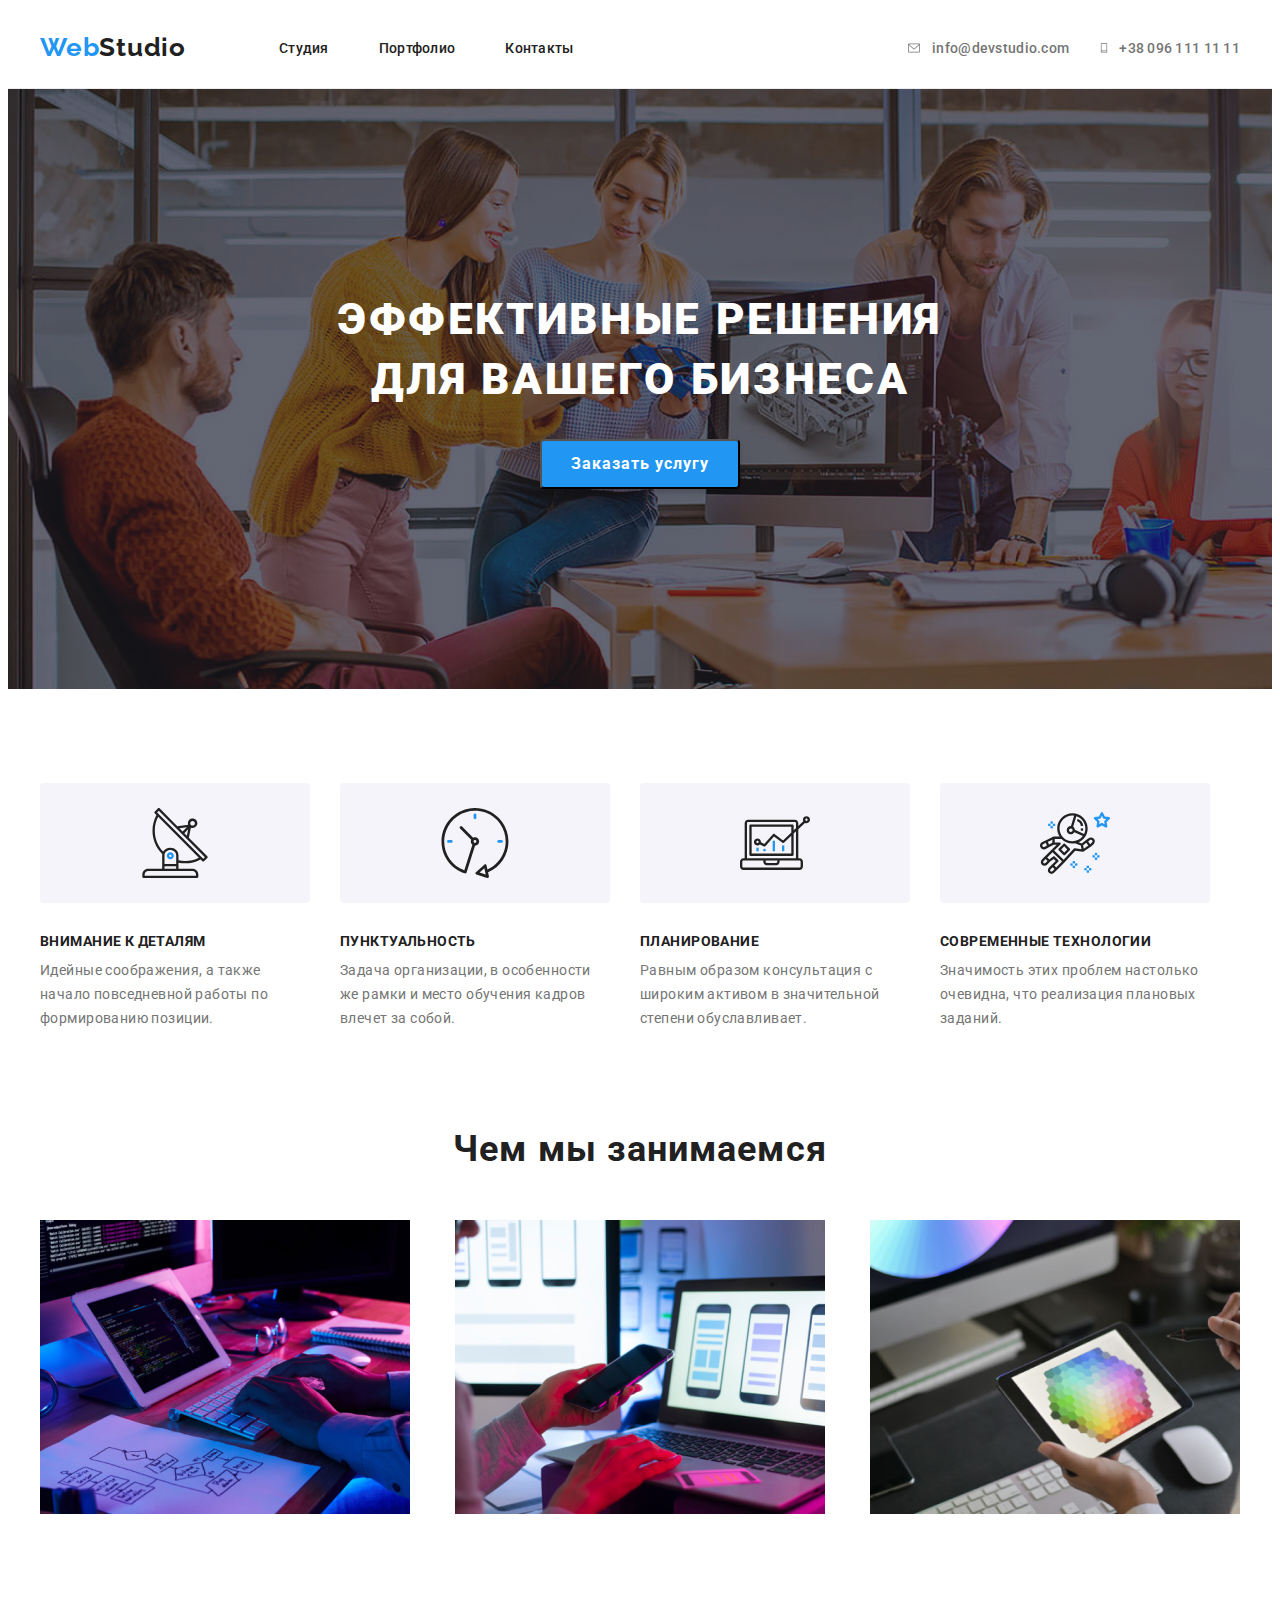
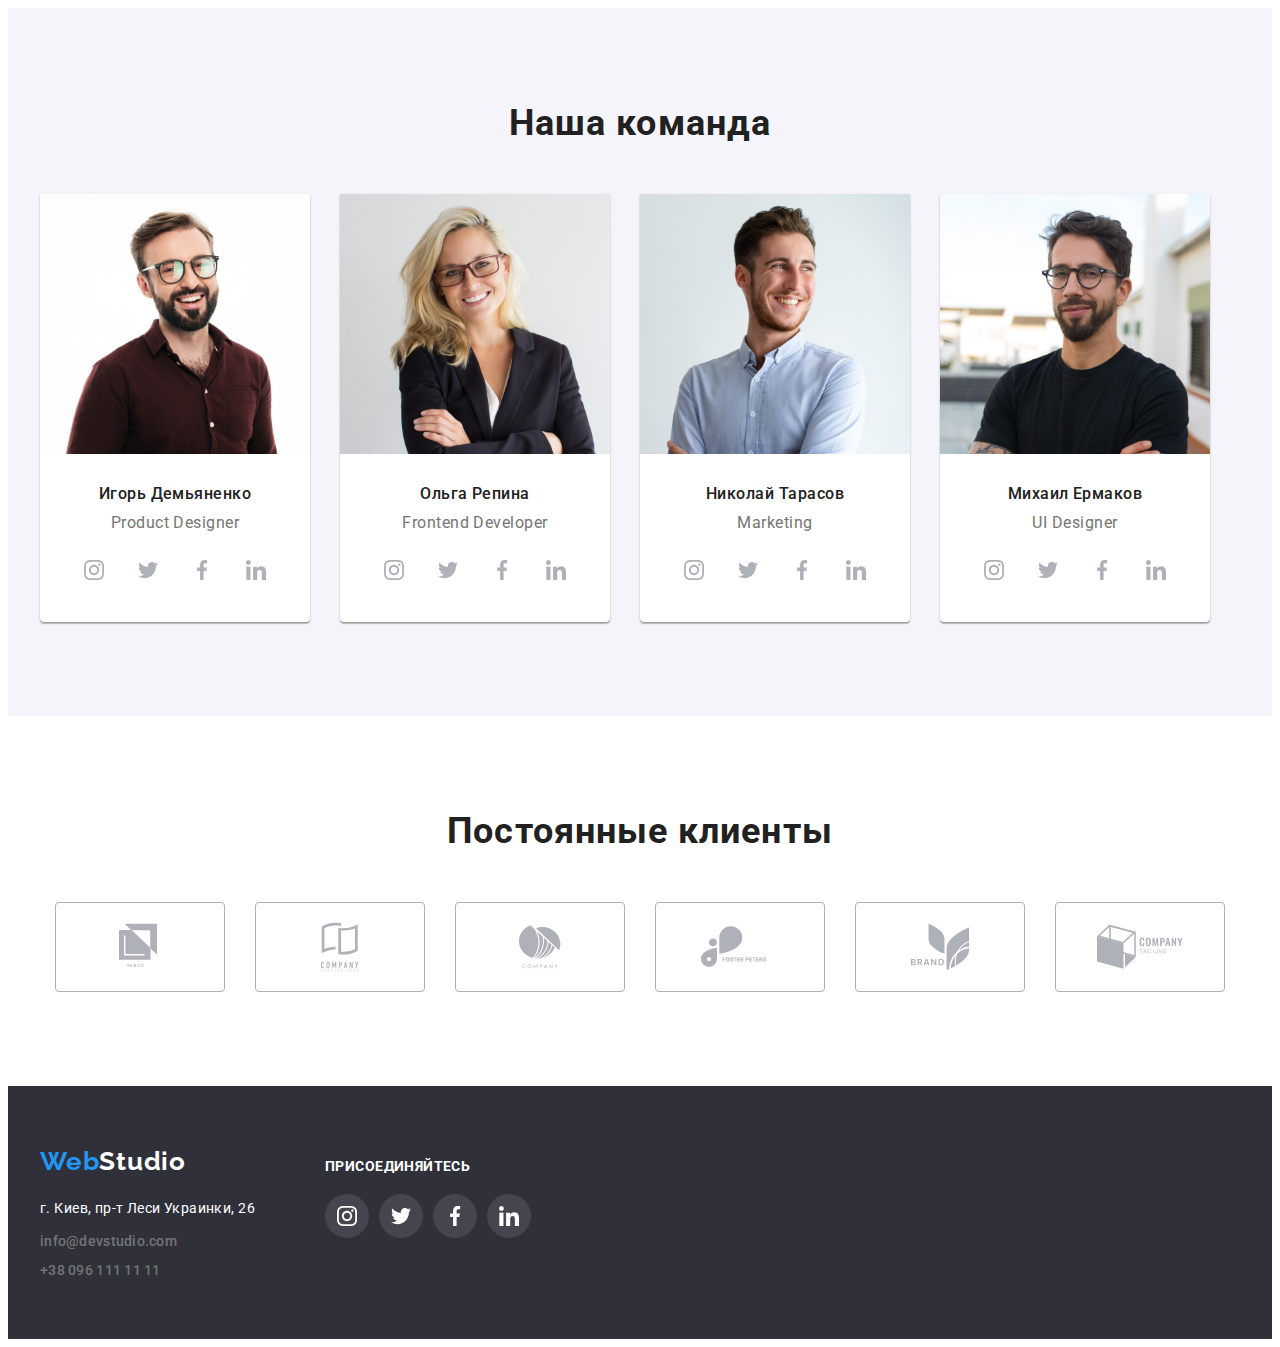
==== index.html @ 9e0661ba "hw4" ====
<!DOCTYPE html>
<html lang="ru">

<head>
    <meta charset="UTF-8">
    <meta name="viewport" content="width=device-width, initial-scale=1.0">
    <title>Студия</title>
    <link rel="preconnect" href="https://fonts.gstatic.com">
    <link href="https://fonts.googleapis.com/css2?family=Raleway:wght@700&family=Roboto:wght@400;500;700;900&display=swap" rel="stylesheet">
    <link rel="stylesheet" href="https://cdnjs.cloudflare.com/ajax/libs/modern-normalize/1.0.0/modern-normalize.min.css" integrity="sha512-ISS7cAi1PEhQ8jnbJpJZMd29NlhNj4AWYyLOSp2CE/CsHxTCu+r+t0D2yoJudVrd0/8fTVPUVDzY5Tvli75u/g==" crossorigin="anonymous" />
    <link rel="stylesheet" href="./css/styles.css">
</head>

<body>
    <!--Шапка сайта-->
    <header class="header">
        <div class="container">
            <nav class="navigation">
                <a class="logo" href="index.html" lang="en"><span class="logo-1-part">Web</span>Studio</a>
                <ul class="navigation-list">
                    <li class="navigation-list-item"><a class="navigation-list-link" href="index.html">Студия</a></li>
                    <li class="navigation-list-item"><a class="navigation-list-link" href="portfolio.html" target="_blank">Портфолио</a></li>
                    <li class="navigation-list-item"><a class="navigation-list-link" href="#" target="_blank">Контакты</a></li>
                </ul>
            </nav>
             <ul class="contact-list">
                 <li class="contact-list-item">
                    
                    <a class="contact-mail" href="mailto:info@devstudio.com">info@devstudio.com</a>
                     <svg class="mail-icon">
                         <use href="./images/sprite.svg#envelope"></use>
                     </svg>
                </li>
                 <li class="contact-list-item">
                     
                    <a class="contact-phone" href="tel:+380961111111">+38 096 111 11 11</a>
                    <svg class="phone-icon">
                         <use href="./images/sprite.svg#smartphone"></use>
                     </svg>
                </li>
             </ul>
        </div>
    </header>
    <main>
        <!--Секция с заглавием-->
        <!--оставил место для контейнера для оформления заднего фона h1-->
        
        <section class="hero">
            <div class="container">
                <h1 class="hero-header">Эффективные решения для вашего бизнеса</h1>
                <button class="hero-btn" type="button">Заказать услугу</button>
            </div>
        </section>
        
            <!--Секция с преимуществами-->
        
            <section class="advantages">
                <div class="container">
                    <!--Условное заглавие Н2,которое я спрячу в css-->
                    <h2 hidden>Наши преимущества</h2>
                    <ul class="advantages-list">
                        <li class="advantages-list-item">
                            <div class="advantages-card-icon">
                                <svg class="advantages-icon">
                                    <use href="./images/sprite.svg#antenna"></use>
                                </svg>
                            </div>
                            <h3 class="advantages-list-item-header">Внимание к деталям</h3>
                            <p class="description">Идейные соображения, а также начало повседневной работы по формированию позиции.</p>
                        </li>

                        <li class="advantages-list-item">
                            <div class="advantages-card-icon">
                                <svg class="advantages-icon">
                                    <use href="./images/sprite.svg#clock"></use>
                                </svg>
                            </div>
                            <h3 class="advantages-list-item-header">Пунктуальность</h3>
                            <p class="description">Задача организации, в особенности же рамки и место обучения кадров влечет за собой.</p>
                        </li>

                        <li class="advantages-list-item">
                            <div class="advantages-card-icon">
                                <svg class="advantages-icon">
                                    <use href="./images/sprite.svg#diagram"></use>
                                </svg>
                            </div>
                            <h3 class="advantages-list-item-header">Планирование</h3>
                            <p class="description">Равным образом консультация с широким активом в значительной степени обуславливает.</p>
                        </li>

                        <li class="advantages-list-item">
                            <div class="advantages-card-icon">
                                <svg class="advantages-icon">
                                    <use href="./images/sprite.svg#astronaut"></use>
                                </svg>
                            </div>
                            <h3 class="advantages-list-item-header">Современные технологии</h3>
                            <p class="description">Значимость этих проблем настолько очевидна, что реализация плановых заданий.</p>
                        </li>
                    </ul>
                </div>
            </section>
       
        <!--Секция чем занимаемся-->
        
            <section class="specification">
                <div class="container">
                    <h2 class="specification-header">Чем мы занимаемся</h2>
                    <ul class="specification-list">
                        <li class="specification-list-item">
                            <a class="specification-list-link" href="#" target="_blank">
                                <img class="specification-list-img" src="../images/page1/img(1).jpg" alt="Вид занятия 1" width="370" height="294">
                            </a>
                        </li>
                        <li class="specification-list-item">
                            <a class="specification-list-link" href="#" target="_blank">
                                <img class="specification-list-img" src="../images/page1/img(2).jpg" alt="Вид занятия 2" width="370" height="294">
                            </a>
                        </li>
                        <li class="specification-list-item">
                            <a class="specification-list-link" href="#" target="_blank">
                                <img class="specification-list-img" src="../images/page1/img(3).jpg" alt="Вид занятия 3" width="370" height="294">
                            </a>
                        </li>
                    </ul>
                </div>
            </section>
                <!--Секция наша команда-->
            <section class="team">
                 <div class="container">
                    <h2 class="team-header">Наша команда</h2>
                    <ul class="team-list">
                        <li class="team-member">
                            <img class="team-member-photo" src="../images/page1/photo1.jpg" alt="Игорь Демьяненко" width="270" height="260">
                            <div class="taem-member-card">
                                <h3 class="member-name">Игорь Демьяненко</h3>
                                <p class="member-specialization">Product Designer</p>
                                <ul class="social-links-list">
                                    <li class="social-links-item">
                                        <a href="" class="social-links-link">
                                            <svg class="social-links-link-icon">
                                                <use href="./images/sprite.svg#instagram"></use>
                                            </svg>
                                        </a>
                                    </li>
                                    <li class="social-links-item">
                                        <a href="" class="social-links-link">
                                            <svg class="social-links-link-icon">
                                                <use href="./images/sprite.svg#twitter"></use>
                                            </svg>
                                        </a>
                                    </li>
                                    <li class="social-links-item">
                                        <a href="" class="social-links-link">
                                            <svg class="social-links-link-icon">
                                                <use href="./images/sprite.svg#facebook"></use>
                                            </svg>
                                        </a>
                                    </li>
                                    <li class="social-links-item">
                                        <a href="" class="social-links-link">
                                            <svg class="social-links-link-icon">
                                                <use href="./images/sprite.svg#linkedin"></use>
                                            </svg>
                                        </a>
                                    </li>
                                </ul>
                            </div>
                        </li>
                        <li class="team-member">
                            <img class="team-member-photo" src="../images/page1/photo2.jpg" alt="Ольга Репина" width="270" height="260">
                            <div class="taem-member-card">
                                <h3 class="member-name">Ольга Репина</h3>
                                <p class="member-specialization">Frontend Developer</p>
                                <ul class="social-links-list">
                                    <li class="social-links-item">
                                        <a href="" class="social-links-link">
                                            <svg class="social-links-link-icon">
                                                <use href="./images/sprite.svg#instagram"></use>
                                            </svg>
                                        </a>
                                    </li>
                                    <li class="social-links-item">
                                        <a href="" class="social-links-link">
                                            <svg class="social-links-link-icon">
                                                <use href="./images/sprite.svg#twitter"></use>
                                            </svg>
                                        </a>
                                    </li>
                                    <li class="social-links-item">
                                        <a href="" class="social-links-link">
                                            <svg class="social-links-link-icon">
                                                <use href="./images/sprite.svg#facebook"></use>
                                            </svg>
                                        </a>
                                    </li>
                                    <li class="social-links-item">
                                        <a href="" class="social-links-link">
                                            <svg class="social-links-link-icon">
                                                <use href="./images/sprite.svg#linkedin"></use>
                                            </svg>
                                        </a>
                                    </li>
                                </ul>
                            </div>
                        </li>
                        <li class="team-member">
                            <img class="team-member-photo" src="../images/page1/photo3.jpg" alt="Николай Тарасов" width="270" height="260">
                            <div class="taem-member-card">
                                <h3 class="member-name">Николай Тарасов</h3>
                                <p class="member-specialization">Marketing</p>
                                <ul class="social-links-list">
                                    <li class="social-links-item">
                                        <a href="" class="social-links-link">
                                            <svg class="social-links-link-icon">
                                                <use href="./images/sprite.svg#instagram"></use>
                                            </svg>
                                        </a>
                                    </li>
                                    <li class="social-links-item">
                                        <a href="" class="social-links-link">
                                            <svg class="social-links-link-icon">
                                                <use href="./images/sprite.svg#twitter"></use>
                                            </svg>
                                        </a>
                                    </li>
                                    <li class="social-links-item">
                                        <a href="" class="social-links-link">
                                            <svg class="social-links-link-icon">
                                                <use href="./images/sprite.svg#facebook"></use>
                                            </svg>
                                        </a>
                                    </li>
                                    <li class="social-links-item">
                                        <a href="" class="social-links-link">
                                            <svg class="social-links-link-icon">
                                                <use href="./images/sprite.svg#linkedin"></use>
                                            </svg>
                                        </a>
                                    </li>
                                </ul>
                            </div>
                        </li>
                        <li class="team-member">
                            <img class="team-member-photo" src="../images/page1/photo4.jpg" alt="Михаил Ермаков" width="270" height="260">
                            <div class="taem-member-card">
                                <h3 class="member-name">Михаил Ермаков</h3>
                                <p class="member-specialization">UI Designer</p>
                                <ul class="social-links-list">
                                    <li class="social-links-item">
                                        <a href="" class="social-links-link">
                                            <svg class="social-links-link-icon">
                                                <use href="./images/sprite.svg#instagram"></use>
                                            </svg>
                                        </a>
                                    </li>
                                    <li class="social-links-item">
                                        <a href="" class="social-links-link">
                                            <svg class="social-links-link-icon">
                                                <use href="./images/sprite.svg#twitter"></use>
                                            </svg>
                                        </a>
                                    </li>
                                    <li class="social-links-item">
                                        <a href="" class="social-links-link">
                                            <svg class="social-links-link-icon">
                                                <use href="./images/sprite.svg#facebook"></use>
                                            </svg>
                                        </a>
                                    </li>
                                    <li class="social-links-item">
                                        <a href="" class="social-links-link">
                                            <svg class="social-links-link-icon">
                                                <use href="./images/sprite.svg#linkedin"></use>
                                            </svg>
                                        </a>
                                    </li>
                                </ul>
                            </div>
                        </li>
                    </ul>
                </div>
            </section>

            <!--Постоянные клиенты-->

            <section class="clients">
                <div class="container">
                    <h2 class="clients-header">Постоянные клиенты</h2>
                    <ul class="clients-list">
                        <li class="clients-list-item">
                            <a href="#" class="clients-list-link">
                                <svg class="clients-list-link-icon clients-icon-1">
                                    <use href="./images/sprite.svg#client1"></use>
                                </svg>
                            </a>
                        </li>
                        <li class="clients-list-item">
                            <a href="#" class="clients-list-link">
                                <svg class="clients-list-link-icon clients-icon-2">
                                    <use href="./images/sprite.svg#client2"></use>
                                </svg>
                            </a>
                        </li>
                        <li class="clients-list-item">
                            <a href="#" class="clients-list-link">
                                <svg class="clients-list-link-icon clients-icon-3">
                                    <use href="./images/sprite.svg#client3"></use>
                                </svg>
                            </a>
                        </li>
                        <li class="clients-list-item">
                            <a href="#" class="clients-list-link">
                                <svg class="clients-list-link-icon clients-icon-4">
                                    <use href="./images/sprite.svg#client4"></use>
                                </svg>
                            </a>
                        </li>
                        <li class="clients-list-item">
                            <a href="#" class="clients-list-link">
                                <svg class="clients-list-link-icon clients-icon-5">
                                    <use href="./images/sprite.svg#client5"></use>
                                </svg>
                            </a>
                        </li class="clients-list-item">
                        <li class="clients-list-item">
                            <a href="#" class="clients-list-link">
                                <svg class="clients-list-link-icon clients-icon-6">
                                    <use href="./images/sprite.svg#client6"></use>
                                </svg>
                            </a>
                        </li>
                    </ul>
                </div>
            </section>
    </main>
    <!--Подвал сайта-->
    
        <footer class="footer">
            <div class="container footer-margin">
                <div class="first-column-footer">
                    <a class="logo" href="/" lang="en"><span class="logo-1-part">Web</span>Studio</a>
                    <address class="address">
                        <ul class="address-list">
                            <li class="address-list-item"><a class="localisation" href="https://goo.gl/maps/frfhgGtXb9i2Uy5P6" target="_blank">г. Киев, пр-т Леси Украинки, 26</a></li>
                            <li class="address-list-item"><a class="contact-mail" href="mailto:info@devstudio.com">info@devstudio.com</a></li>
                            <li class="address-list-item"><a class="contact-phone" href="tel:+380961111111">+38 096 111 11 11</a></li>
                        </ul>
                    </address>
                </div>
                <div class="second-column-footer">
                    <p class="join-us">Присоединяйтесь</p>
                    <ul class="social-links-list">
                        <li class="social-links-item">
                            <a href="" class="social-links-link">
                                <svg class="social-links-link-icon">
                                    <use href="./images/sprite.svg#instagram"></use>
                                </svg>
                            </a>
                        </li>
                        <li class="social-links-item">
                            <a href="" class="social-links-link">
                                <svg class="social-links-link-icon">
                                    <use href="./images/sprite.svg#twitter"></use>
                                </svg>
                            </a>
                        </li>
                        <li class="social-links-item">
                            <a href="" class="social-links-link">
                                <svg class="social-links-link-icon">
                                    <use href="./images/sprite.svg#facebook"></use>
                                </svg>
                            </a>
                        </li>
                        <li class="social-links-item">
                            <a href="" class="social-links-link">
                                <svg class="social-links-link-icon">
                                    <use href="./images/sprite.svg#linkedin"></use>
                                </svg>
                            </a>
                        </li>
                    </ul>
                </div>
            </div>
        </footer>   
</body>

</html>
---- css/styles.css ----
:root {
    --text-font: "Roboto", sans-serif;
    --logo-font: "Raleway", sans-serif;
    --accent-color: #2196F3;
}
body {
    font-family: var(--text-font);
}
a {
    text-decoration: none;
}

li {
    list-style-type: none;
}

address {
    font-style: normal;
  }

  h1,
  h2,
  h3,
  h4,
  h5,
  h6,
  p {
      margin: 0;
  }

  ul,
  ol {
      margin: 0;
      padding: 0;
  }

  img {
      display: block;
  }

  button {
      font-family: inherit;
  }

  .container {
    width: 1200px;
    padding-left: 15px;
    padding-right: 15px;
    margin: 0 auto;
  }

/*======HEADER======*/

.header {
    border-bottom: 1px solid #ECECEC;
}

.header .container {
    display: flex;
    align-items: center;
    height: 80px;
}  

.navigation {
    display: flex;
    align-items: center;
}

.contact-list {
    display: flex;
}

.logo {
    font-family: var(--logo-font);
    font-weight: 700;
    font-size: 26px;
    line-height: 1.192;
    letter-spacing: 0.03em;
    color: #212121;
}

.header .logo {
    margin-right: 93px;
    margin-top: 24px;
    margin-bottom: 25px;
    font-family: var(--logo-font);
    font-weight: 700;
    font-size: 26px;
    line-height: 1.192;
    letter-spacing: 0.03em;
    
}
.logo-1-part {
    color: var(--accent-color);
}

.navigation-list {
    display: flex;
    align-items: center;
}

.navigation-list-item:not(:last-child) {
    margin-right: 50px;
}

.navigation-list-link {
    font-weight: 500;
    font-size: 14px;
    line-height: 1.143;
    letter-spacing: 0.02em;
    color: #212121;
}

.navigation-list-link:hover,
.navigation-list-link:focus {
    color: var(--accent-color);
}

.navigation-list-link:active {
    color: var(--accent-color); 
}

.contact-list {
    margin-left: auto;
    justify-content: flex-end;
}

.contact-list-item {
    display: flex;
    flex-direction: row-reverse;
    align-items: center;
}

.mail-icon {
    margin-right: 10px;
    width: 16px;
    height: 12px;
    fill: #757575;
}

.contact-mail {
    font-weight: 500;
    font-size: 14px;
    line-height: 1.143;
    letter-spacing: 0.02em;
    color: #757575;
}
.contact-mail:hover,
.contact-mail:focus {
    color: var(--accent-color);
}

.contact-mail:hover + .mail-icon,
.contact-mail:focus + .mail-icon {
    fill: var(--accent-color);
}

.phone-icon {
    margin-right: 10px;
    margin-left: 30px;
    width: 10px;
    height: 16px;
    fill: #757575;
}

.contact-phone {
    font-weight: 500;
    font-size: 14px;
    line-height: 1.143;
    letter-spacing: 0.02em;
    color: #757575;
}

.contact-phone:hover,
.contact-phone:focus {
    color: var(--accent-color);
}

.contact-phone:hover + .phone-icon,
.contact-phone:focus + .phone-icon {
    fill: var(--accent-color);
}

/*======END HEADER======*/

/*======HERO======*/

.hero {
    padding-top: 200px;
    padding-bottom: 200px;
    background-image: linear-gradient(
        rgba(47, 48, 58, 0.4),
        rgba(47, 48, 58, 0.4)
        ),
         url("../images/page1/hero.jpg");
         background-color: #2F303A;
}
   
.hero .container {
    display: flex;
    flex-direction: column;
    align-items: center;
    justify-content: center;
    
}  

.hero-header {
    max-width: 700px;
    margin-bottom: 30px;
    font-weight: 900;
    font-size: 44px;
    line-height: 1.364;
    text-align: center;
    letter-spacing: 0.06em;
    text-transform: uppercase;
    color: #FFFFFF;
}

.hero-btn {
    min-width: 200px;
    height: 50px;
    padding: 8px 28px;
    background-color: var(--accent-color);
    box-shadow: 0px 4px 4px rgba(0, 0, 0, 0.15);
    border-radius: 4px;
    font-weight: 700;
    font-size: 16px;
    line-height: 1.875;
    letter-spacing: 0.06em;
    color: #FFFFFF;
}

/*.hero-btn:hover,
.hero-btn:focus {
    color: var(--accent-color);
}*/
/*====== END HERO======*/

/*======ADVANTAGES======*/

.advantages {
    padding-top: 94px;
}

.advantages-list {
    display: flex;
    align-content: center;
    
}

.advantages-list-item:not(:last-child) {
    margin-right: 30px;
}

.advantages-card-icon {
    display: flex;
    justify-content: center;
    align-items: center;
    margin-bottom: 30px;
    width: 270px;
    height: 120px;
    background-color: #F5F4FA;
    border-radius: 4px;
}

.advantages-icon {
    width: 70px;
    height: 70px;
}

.advantages-list-item-header {
    width: 270px;
    margin-bottom: 10px;
    font-weight: 700;
    font-size: 14px;
    line-height: 1.143;
    letter-spacing: 0.03em;
    text-transform: uppercase;
    color: #212121;
}

.description {
    width: 270px;
    height: 75px;
    font-weight: 400;
    font-size: 14px;
    line-height: 1.714;   
    letter-spacing: 0.03em;
    color: #757575;
}

.description:not(:last-child) {
    margin-right: 30px;
}
/*====== END ADVANTAGES======*/

/*======Specification======*/

.specification {
    padding-top: 94px;
    padding-bottom: 94px; 
}

.specification .container {
    display: flex;
    flex-direction: column;
 
}

.specification-list {
    display: flex;
    justify-content: space-between;
}

.specification-header {
    margin-bottom: 50px;
    font-weight: 700;
    font-size: 36px;
    line-height: 1.167;
    text-align: center;
    letter-spacing: 0.03em; 
    color: #212121;
}

.specification-list-item:not(:last-child) {
    margin-right: 30px;
}

/*====== End Specification======*/

/*======TEAM======*/

.team {
    padding-top: 94px;
    padding-bottom: 94px;
    background: #F5F4FA;
}

.team .container {
    display: flex;
    flex-direction: column;

}

.team-list {
    display: flex;
}

.team-member:not(:last-child) {
    margin-right: 30px;
}

.team-header {
    margin-bottom: 50px;
    font-weight: 700;
    font-size: 36px;
    line-height: 1.167;
    text-align: center;
    letter-spacing: 0.03em;
    color: #212121;
}

.team-member {
    background: #FFFFFF;
    box-shadow: 0px 1px 3px rgba(0, 0, 0, 0.12), 0px 1px 1px rgba(0, 0, 0, 0.14), 0px 2px 1px rgba(0, 0, 0, 0.2);
    border-radius: 0px 0px 4px 4px;
    width: 270px;
}

.member-name {
    margin-bottom: 10px;
    font-weight: 500;
    font-size: 16px;
    line-height: 1.1875;
    text-align: center;
    letter-spacing: 0.03em; 
    color: #212121;    
}

.member-specialization {
    margin-bottom: 16px;
    font-weight: 400;
    font-size: 16px;
    line-height: 1.1875;
    text-align: center;
    letter-spacing: 0.03em;
    color: #757575;
}

.taem-member-card {

    padding: 30px 32px;
}

.social-links-link-icon {
    width: 20px;
    height: 20px;
    fill: #AFB1B8;
}

.social-links-link {
    width: 44px;
    height: 44px;
    background-color: #FFFFFF;
    border-radius: 50%;
    display: flex;
    justify-content: center;
    align-items: center;
}

.social-links-link:hover,
.social-links-link:focus {
    background-color: var(--accent-color);
}

.social-links-link:hover .social-links-link-icon,
.social-links-link:focus .social-links-link-icon {
    fill: #FFFFFF;
}

.social-links-list {
    display: flex;
    justify-content: space-between;
}

/*======END TEAM======*/

/*======Clients======*/

.clients {
    padding-top: 94px;
    padding-bottom: 94px;
}

.clients .container {
    display: flex;
    flex-direction: column;
    align-items: center;
    justify-content: center;
}

.clients-header {
    margin-bottom: 50px;
    font-weight: 700;
    font-size: 36px;
    line-height: 1.167;
    text-align: center;
    letter-spacing: 0.03em;
    color: #212121;
}

.clients-list {
    display: flex;
    align-items: flex-start;
}

.clients-list-item {
    width: 170px;
    height: 90px;
}

.clients-list-item:not(:last-child) {
    margin-right: 30px;
}

.clients-list-link {
    display: flex;
    justify-content: center;
    align-items: center;
    width: 170px;
    height: 90px;
    border: 1px solid #AFB1B8;
    box-sizing: border-box;
    border-radius: 4px;
}

.clients-icon-1 {
    padding: 20px 63px;
}
.clients-icon-2 {
    padding: 19px 65px;
}
.clients-icon-3 {
    padding: 24px 63px;
}
.clients-icon-4 {
    padding: 24px 45px;
}
.clients-icon-5{
    padding: 22px 55px;
}
.clients-icon-6{
    padding: 22px 41px;
}

.clients-list-link-icon {
    fill: #AFB1B8;
}

.clients-list-link:hover,
.clients-list-link:focus {
    border: solid var(--accent-color);
}

.clients-list-link:hover .clients-list-link-icon,
.clients-list-link:focus .clients-list-link-icon {
    fill: var(--accent-color);
}

/*======END Clients======*/

/*======FOOTER======*/

.footer {
    padding-top: 60px;
    padding-bottom: 60px;
    background: #2F303A;
}

.footer-margin {
    display: flex;
}

.first-column-footer {
    margin-right: 70px;
}    

.footer .logo {
    color: #FFFFFF
}

.address {
    margin-top: 20px;
}

.localisation {
    font-weight: 400;
    font-size: 14px;
    line-height: 1.714;
    letter-spacing: 0.03em;
    color: #FFFFFF
}

.address-list-item:not(:last-child) {
    margin-bottom: 10px;
}

.localisation:hover,
.localisation:focus {
    color: var(--accent-color);
}

.second-column-footer {
    padding-top: 12px;
}

.join-us {
    margin-bottom: 20px;
    font-weight: 700;
    font-size: 14px;
    line-height: 1.143;
    letter-spacing: 0.03em;
    text-transform: uppercase;
    color: #FFFFFF;
    justify-content: baseline;
}

.second-column-footer .social-links-link {
    background-color: rgba(255, 255, 255, 0.1);
}

.social-links-item:not(:last-child) {
    margin-right: 10px;
}

.social-links-link:hover,
.social-links-link:focus {
    background-color: var(--accent-color);
}

.second-column-footer .social-links-link-icon {
    fill: #FFFFFF;
}

/*======FOOTER======*/

/*======PORTFOLIO SECTIONS======*/

.portfolio-section {
    padding-top: 94px;
    padding-bottom: 94px;
}

.portfolio-section .container {
    display: flex;
    flex-direction: column;
    align-items: center;
}

.portfolio-section-list {
    display: flex;
    align-items: center;
    margin-bottom: 50px;
}

.portfolio-section-list-item:not(:last-child) {
    margin-right: 8px;
}

.examples-list-item {
    margin-bottom: 30px;
    width: 370px;
    background: #FFFFFF;
    border: 1px solid #EEEEEE;
    box-sizing: border-box;
}

.examples-list-item:hover {
    box-shadow: 0px 1px 1px rgba(0, 0, 0, 0.12), 0px 4px 4px rgba(0, 0, 0, 0.06), 1px 4px 6px rgba(0, 0, 0, 0.16);
}

.examples-list {
    display: flex;
    flex-wrap: wrap;
    justify-content: space-between;
}

.portfolio-section-list-button {
    min-width: 103px;
    height: 38px;
    padding: 6px 20px;
    background: #F5F4FA;
    border-radius: 4px;
    font-weight: 500;
    font-size: 16px;
    line-height: 1.625;
    letter-spacing: 0.03em;
    text-align: center;
    color: #212121;
}

.portfolio-section-list-button:hover,
.portfolio-section-list-button:focus {
    background: var(--accent-color);
    color: #FFFFFF;
}

.examples-list-item:not(:nth-child(3n+3)) {
    margin-right: 30px;
}

.examples-list-name {
margin-bottom: 4px;
width: 322px;
height: 36px;
}

.examples-list-name-link {
    font-weight: 700;
    font-size: 18px;
    line-height: 2;
    letter-spacing: 0.06em;
    color: #212121;
}

.examples-list-item-section {
width: 322px;
height: 30px;
}

.examples-list-item-section-link {
    font-weight: 400;
    font-size: 16px;
    line-height: 1.875;
    letter-spacing: 0.03em;
    color: #757575;
}

.examples-list-item-margin {
    padding: 20px 24px;
}

.marginbot {
    margin-bottom: 0;
}
/*====== END PORTFOLIO SECTIONS======*/
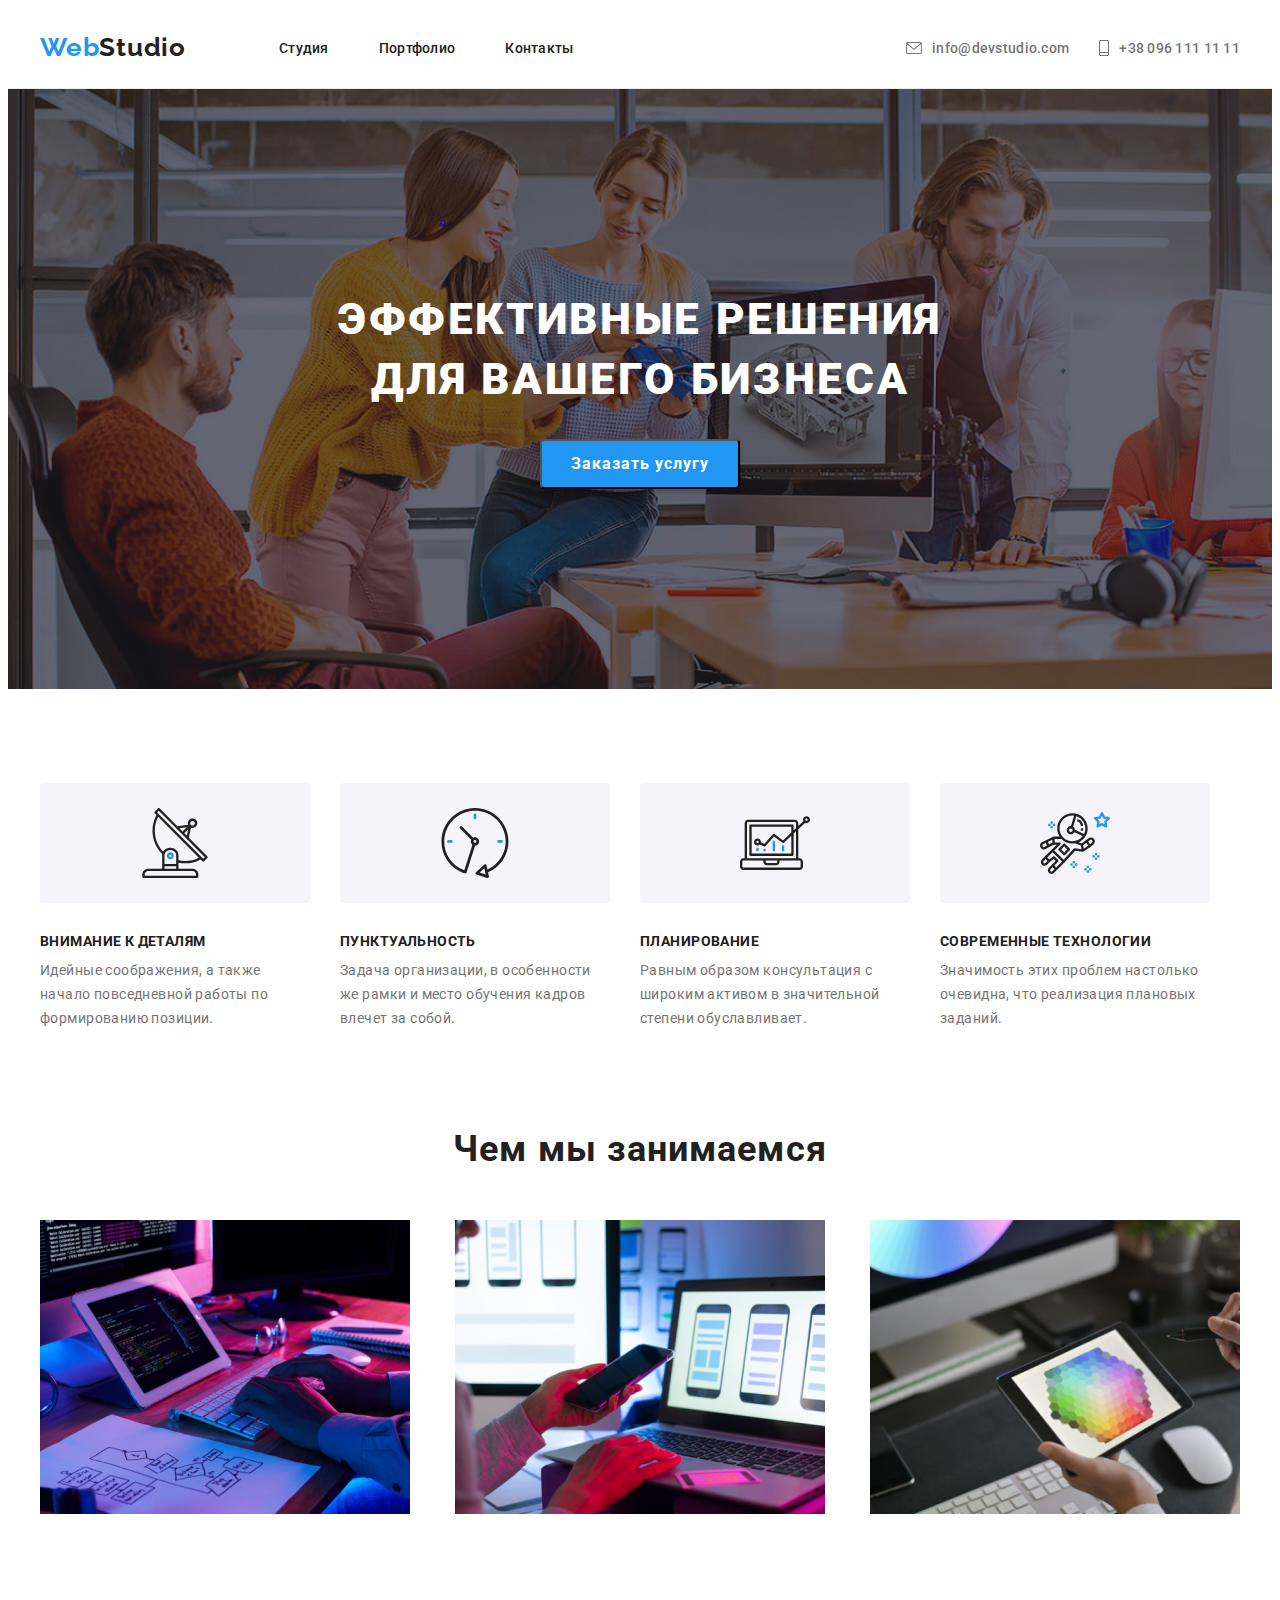
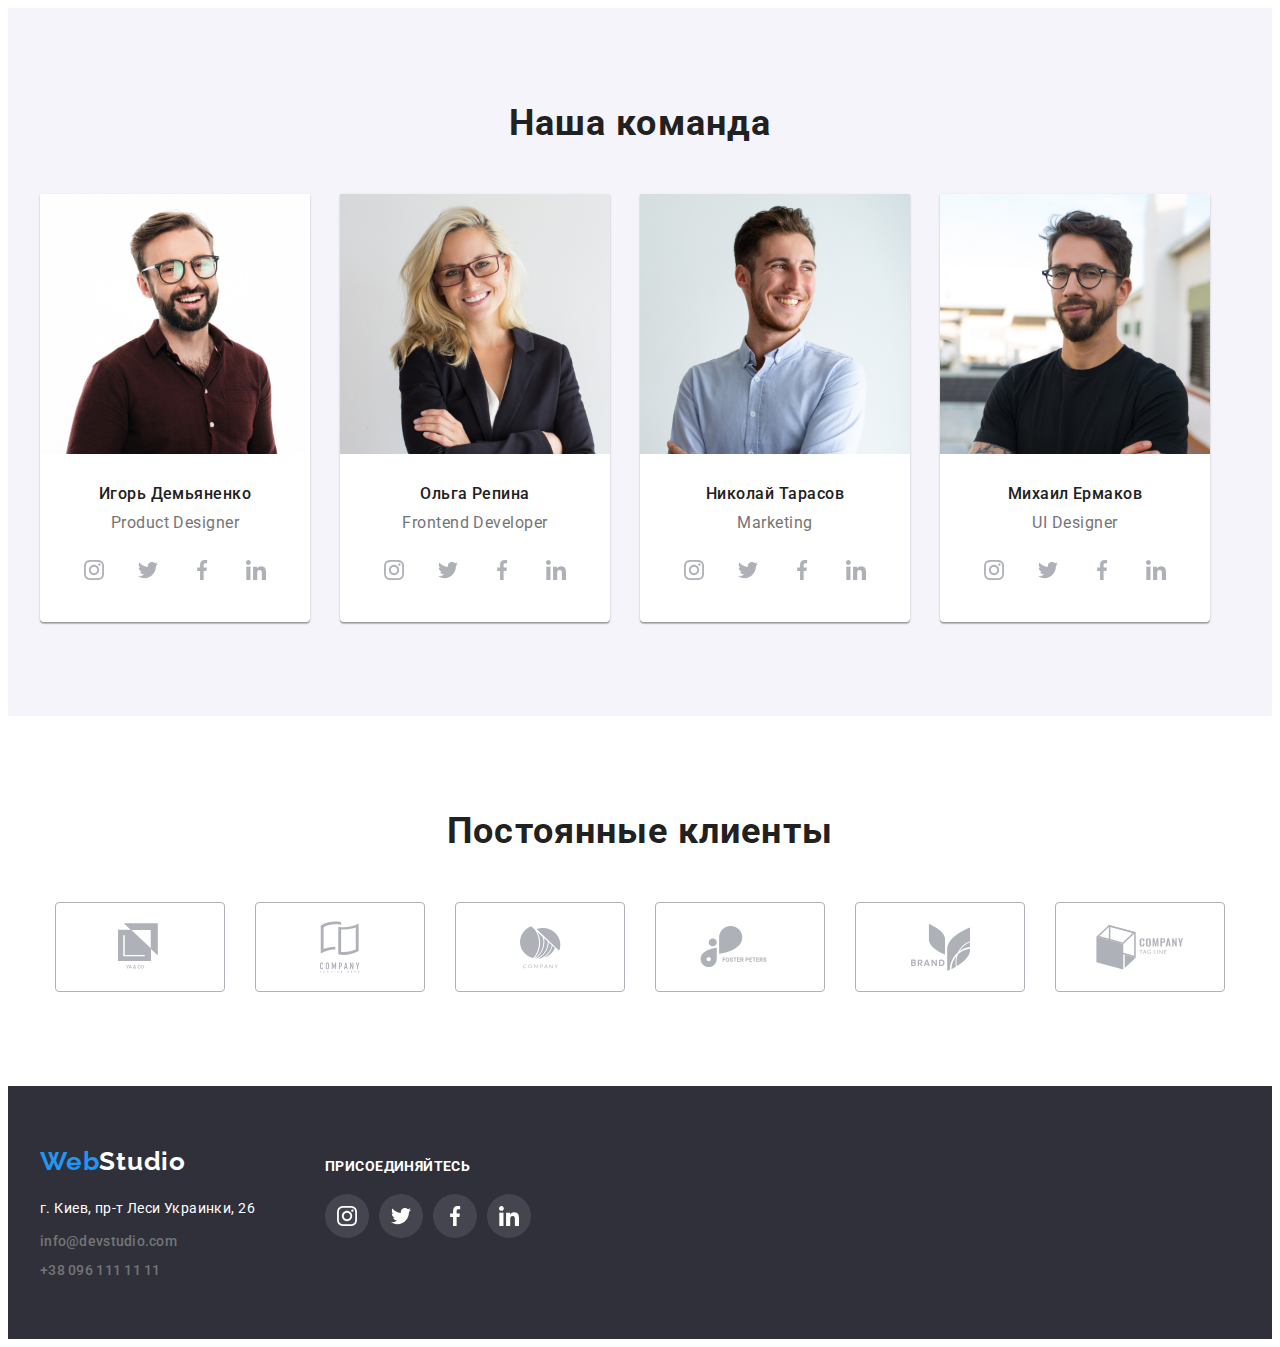
==== commit 6c778937: "1" ====
--- a/index.html
+++ b/index.html
@@ -25,18 +25,20 @@
             </nav>
              <ul class="contact-list">
                  <li class="contact-list-item">
-                    
-                    <a class="contact-mail" href="mailto:info@devstudio.com">info@devstudio.com</a>
-                     <svg class="mail-icon">
-                         <use href="./images/sprite.svg#envelope"></use>
-                     </svg>
+                    <a class="contact-mail header-mail" href="mailto:info@devstudio.com">              
+                        <svg class="mail-icon">
+                            <use href="./images/sprite.svg#envelope"></use>
+                        </svg>
+                        <p class="mail">info@devstudio.com</p>
+                    </a>
                 </li>
                  <li class="contact-list-item">
-                     
-                    <a class="contact-phone" href="tel:+380961111111">+38 096 111 11 11</a>
-                    <svg class="phone-icon">
-                         <use href="./images/sprite.svg#smartphone"></use>
-                     </svg>
+                    <a class="contact-phone header-phone" href="tel:+380961111111">
+                        <svg class="phone-icon">
+                            <use href="./images/sprite.svg#smartphone"></use>
+                        </svg>
+                        <p class="phone">+38 096 111 11 11</p>
+                    </a>
                 </li>
              </ul>
         </div>
@@ -110,17 +112,17 @@
                     <ul class="specification-list">
                         <li class="specification-list-item">
                             <a class="specification-list-link" href="#" target="_blank">
-                                <img class="specification-list-img" src="../images/page1/img(1).jpg" alt="Вид занятия 1" width="370" height="294">
+                                <img class="specification-list-img" src="./images/page1/img(1).jpg" alt="Вид занятия 1" width="370" height="294">
                             </a>
                         </li>
                         <li class="specification-list-item">
                             <a class="specification-list-link" href="#" target="_blank">
-                                <img class="specification-list-img" src="../images/page1/img(2).jpg" alt="Вид занятия 2" width="370" height="294">
+                                <img class="specification-list-img" src="./images/page1/img(2).jpg" alt="Вид занятия 2" width="370" height="294">
                             </a>
                         </li>
                         <li class="specification-list-item">
                             <a class="specification-list-link" href="#" target="_blank">
-                                <img class="specification-list-img" src="../images/page1/img(3).jpg" alt="Вид занятия 3" width="370" height="294">
+                                <img class="specification-list-img" src="./images/page1/img(3).jpg" alt="Вид занятия 3" width="370" height="294">
                             </a>
                         </li>
                     </ul>
@@ -132,7 +134,7 @@
                     <h2 class="team-header">Наша команда</h2>
                     <ul class="team-list">
                         <li class="team-member">
-                            <img class="team-member-photo" src="../images/page1/photo1.jpg" alt="Игорь Демьяненко" width="270" height="260">
+                            <img class="team-member-photo" src="./images/page1/photo1.jpg" alt="Игорь Демьяненко" width="270" height="260">
                             <div class="taem-member-card">
                                 <h3 class="member-name">Игорь Демьяненко</h3>
                                 <p class="member-specialization">Product Designer</p>
@@ -169,7 +171,7 @@
                             </div>
                         </li>
                         <li class="team-member">
-                            <img class="team-member-photo" src="../images/page1/photo2.jpg" alt="Ольга Репина" width="270" height="260">
+                            <img class="team-member-photo" src="./images/page1/photo2.jpg" alt="Ольга Репина" width="270" height="260">
                             <div class="taem-member-card">
                                 <h3 class="member-name">Ольга Репина</h3>
                                 <p class="member-specialization">Frontend Developer</p>
@@ -206,7 +208,7 @@
                             </div>
                         </li>
                         <li class="team-member">
-                            <img class="team-member-photo" src="../images/page1/photo3.jpg" alt="Николай Тарасов" width="270" height="260">
+                            <img class="team-member-photo" src="./images/page1/photo3.jpg" alt="Николай Тарасов" width="270" height="260">
                             <div class="taem-member-card">
                                 <h3 class="member-name">Николай Тарасов</h3>
                                 <p class="member-specialization">Marketing</p>
@@ -243,7 +245,7 @@
                             </div>
                         </li>
                         <li class="team-member">
-                            <img class="team-member-photo" src="../images/page1/photo4.jpg" alt="Михаил Ермаков" width="270" height="260">
+                            <img class="team-member-photo" src="./images/page1/photo4.jpg" alt="Михаил Ермаков" width="270" height="260">
                             <div class="taem-member-card">
                                 <h3 class="member-name">Михаил Ермаков</h3>
                                 <p class="member-specialization">UI Designer</p>
--- a/css/styles.css
+++ b/css/styles.css
@@ -127,40 +127,49 @@
 
 .contact-list-item {
     display: flex;
-    flex-direction: row-reverse;
-    align-items: center;
+    align-items: center;
+}
+
+.contact-list-item:not(:first-child) {
+    margin-left: 30px;
 }
 
 .mail-icon {
-    margin-right: 10px;
     width: 16px;
     height: 12px;
-    fill: #757575;
+    margin-right: 10px;
+    fill: currentColor;
 }
 
 .contact-mail {
+
     font-weight: 500;
     font-size: 14px;
     line-height: 1.143;
     letter-spacing: 0.02em;
     color: #757575;
 }
+
+.header-mail {
+    display: flex;
+    align-items: center; 
+}
+
+.header-phone {
+    display: flex;
+    align-items: center; 
+}
+
 .contact-mail:hover,
 .contact-mail:focus {
     color: var(--accent-color);
 }
 
-.contact-mail:hover + .mail-icon,
-.contact-mail:focus + .mail-icon {
-    fill: var(--accent-color);
-}
-
 .phone-icon {
-    margin-right: 10px;
-    margin-left: 30px;
     width: 10px;
     height: 16px;
-    fill: #757575;
+    margin-right: 10px;
+    fill: currentColor;
 }
 
 .contact-phone {
@@ -176,16 +185,13 @@
     color: var(--accent-color);
 }
 
-.contact-phone:hover + .phone-icon,
-.contact-phone:focus + .phone-icon {
-    fill: var(--accent-color);
-}
-
 /*======END HEADER======*/
 
 /*======HERO======*/
 
 .hero {
+    max-width: 1600px;
+    margin: 0 auto;
     padding-top: 200px;
     padding-bottom: 200px;
     background-image: linear-gradient(
@@ -475,22 +481,28 @@
 }
 
 .clients-icon-1 {
-    padding: 20px 63px;
+    width: 44px;
+    height: 49px;
 }
 .clients-icon-2 {
-    padding: 19px 65px;
+    width: 40px;
+    height: 52px;
 }
 .clients-icon-3 {
-    padding: 24px 63px;
+    width: 41px;
+    height: 43px;
 }
 .clients-icon-4 {
-    padding: 24px 45px;
+    width: 80px;
+    height: 42px;
 }
 .clients-icon-5{
-    padding: 22px 55px;
+    width: 59px;
+    height: 47px;
 }
 .clients-icon-6{
-    padding: 22px 41px;
+    width: 88px;
+    height: 45px;
 }
 
 .clients-list-link-icon {
@@ -512,6 +524,8 @@
 /*======FOOTER======*/
 
 .footer {
+    margin: 0 auto;
+    max-width: 1600px;
     padding-top: 60px;
     padding-bottom: 60px;
     background: #2F303A;
@@ -605,24 +619,6 @@
 
 .portfolio-section-list-item:not(:last-child) {
     margin-right: 8px;
-}
-
-.examples-list-item {
-    margin-bottom: 30px;
-    width: 370px;
-    background: #FFFFFF;
-    border: 1px solid #EEEEEE;
-    box-sizing: border-box;
-}
-
-.examples-list-item:hover {
-    box-shadow: 0px 1px 1px rgba(0, 0, 0, 0.12), 0px 4px 4px rgba(0, 0, 0, 0.06), 1px 4px 6px rgba(0, 0, 0, 0.16);
-}
-
-.examples-list {
-    display: flex;
-    flex-wrap: wrap;
-    justify-content: space-between;
 }
 
 .portfolio-section-list-button {
@@ -637,6 +633,8 @@
     letter-spacing: 0.03em;
     text-align: center;
     color: #212121;
+    cursor:pointer
+    
 }
 
 .portfolio-section-list-button:hover,
@@ -645,17 +643,34 @@
     color: #FFFFFF;
 }
 
+.examples-list-item {
+    margin-bottom: 30px;
+    width: 370px;
+}
+
+.examples-list-link {
+    width: 100%;
+    background: #FFFFFF;
+    border: 1px solid #EEEEEE;
+    box-sizing: border-box;
+}
+
+.examples-list-link:hover,
+.examples-list-link:focus {
+    box-shadow: 0px 1px 1px rgba(0, 0, 0, 0.12), 0px 4px 4px rgba(0, 0, 0, 0.06), 1px 4px 6px rgba(0, 0, 0, 0.16);
+}
+
+.examples-list {
+    display: flex;
+    flex-wrap: wrap;
+}
+
 .examples-list-item:not(:nth-child(3n+3)) {
     margin-right: 30px;
 }
 
 .examples-list-name {
-margin-bottom: 4px;
-width: 322px;
-height: 36px;
-}
-
-.examples-list-name-link {
+    margin-bottom: 4px;
     font-weight: 700;
     font-size: 18px;
     line-height: 2;
@@ -664,11 +679,6 @@
 }
 
 .examples-list-item-section {
-width: 322px;
-height: 30px;
-}
-
-.examples-list-item-section-link {
     font-weight: 400;
     font-size: 16px;
     line-height: 1.875;
